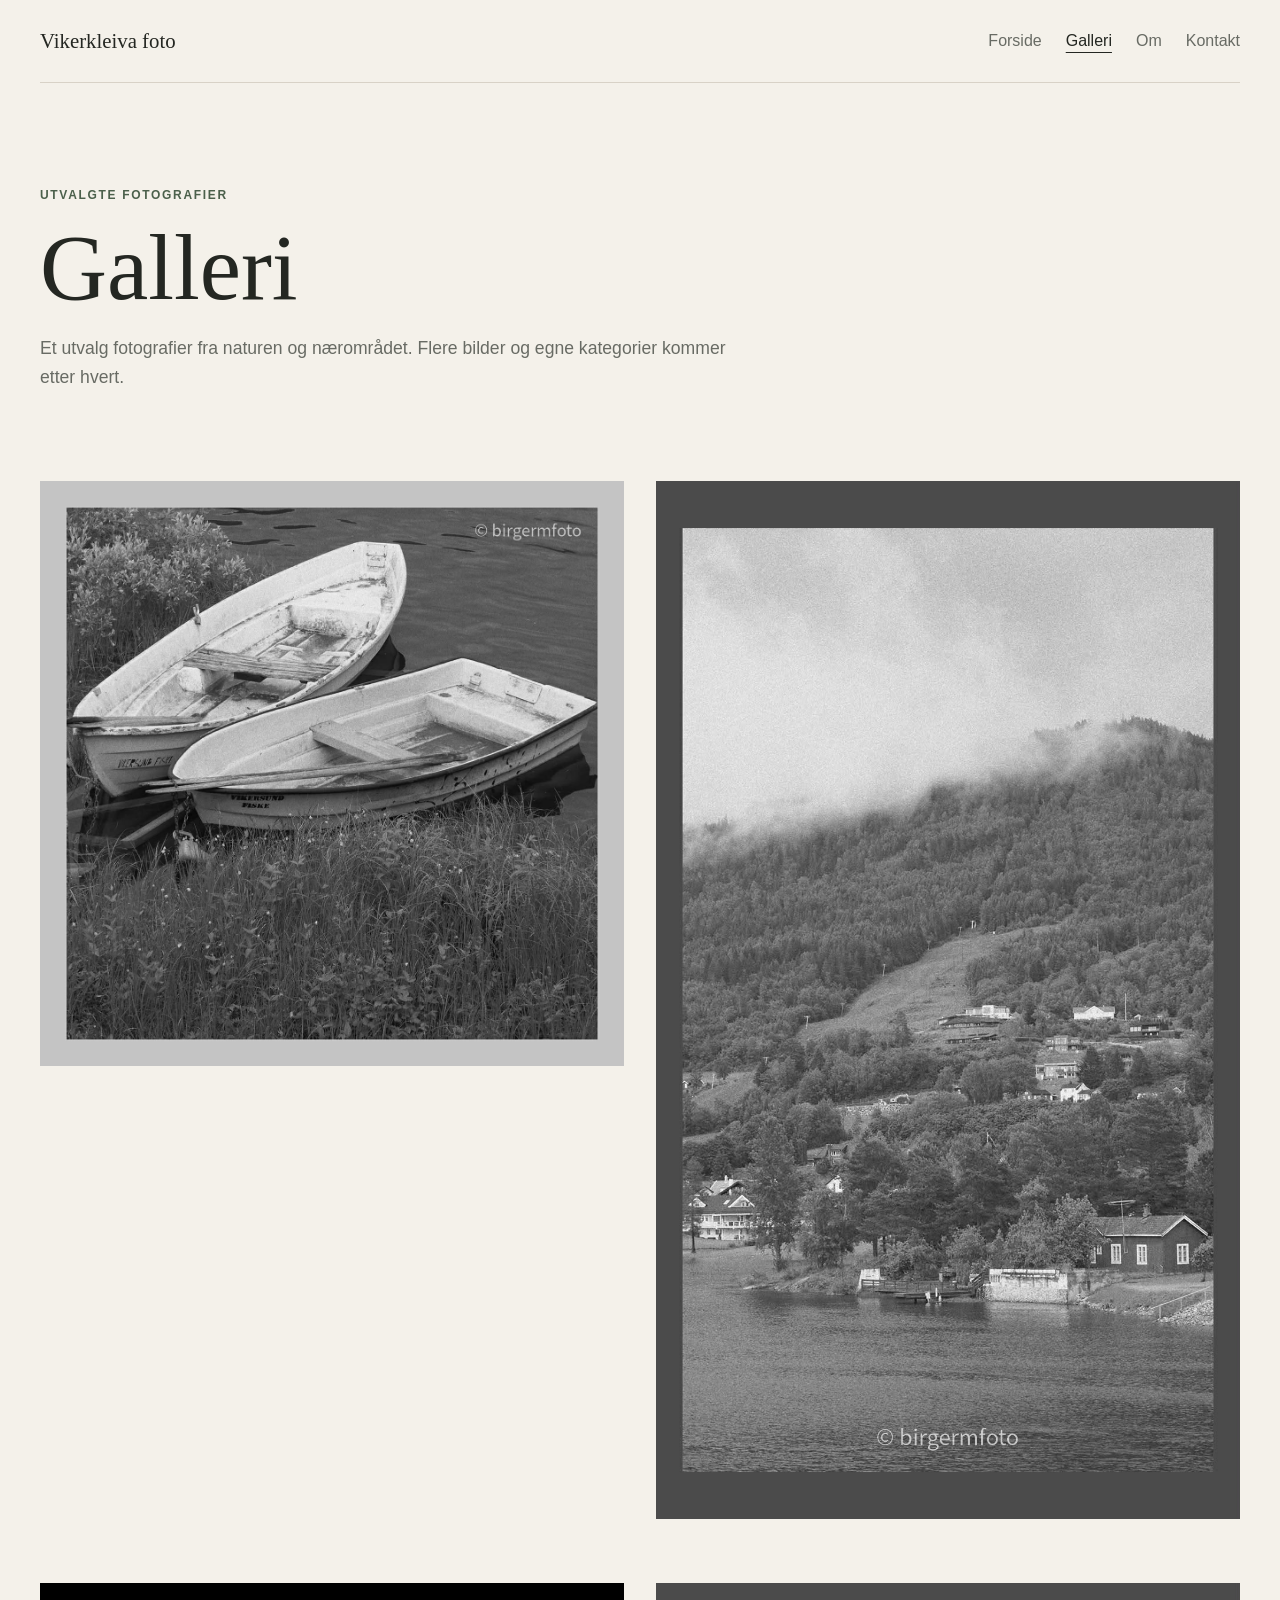
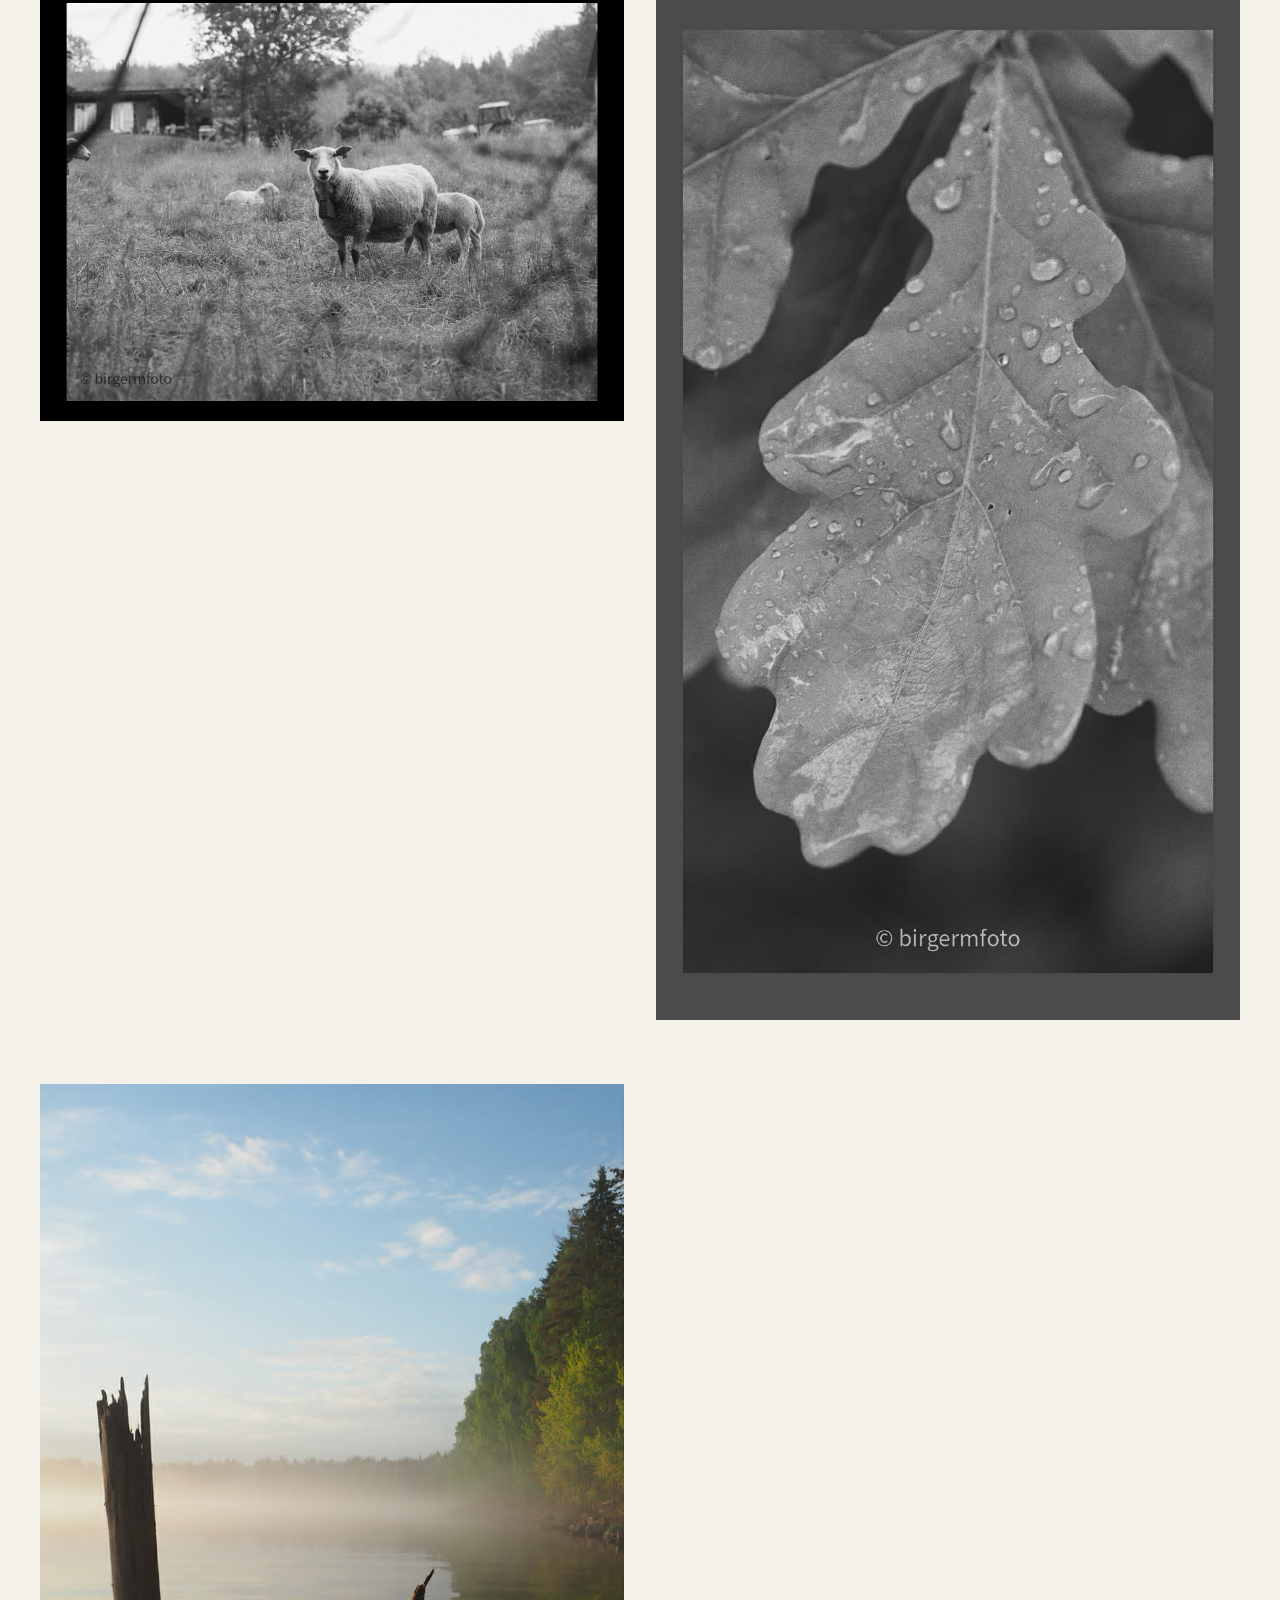
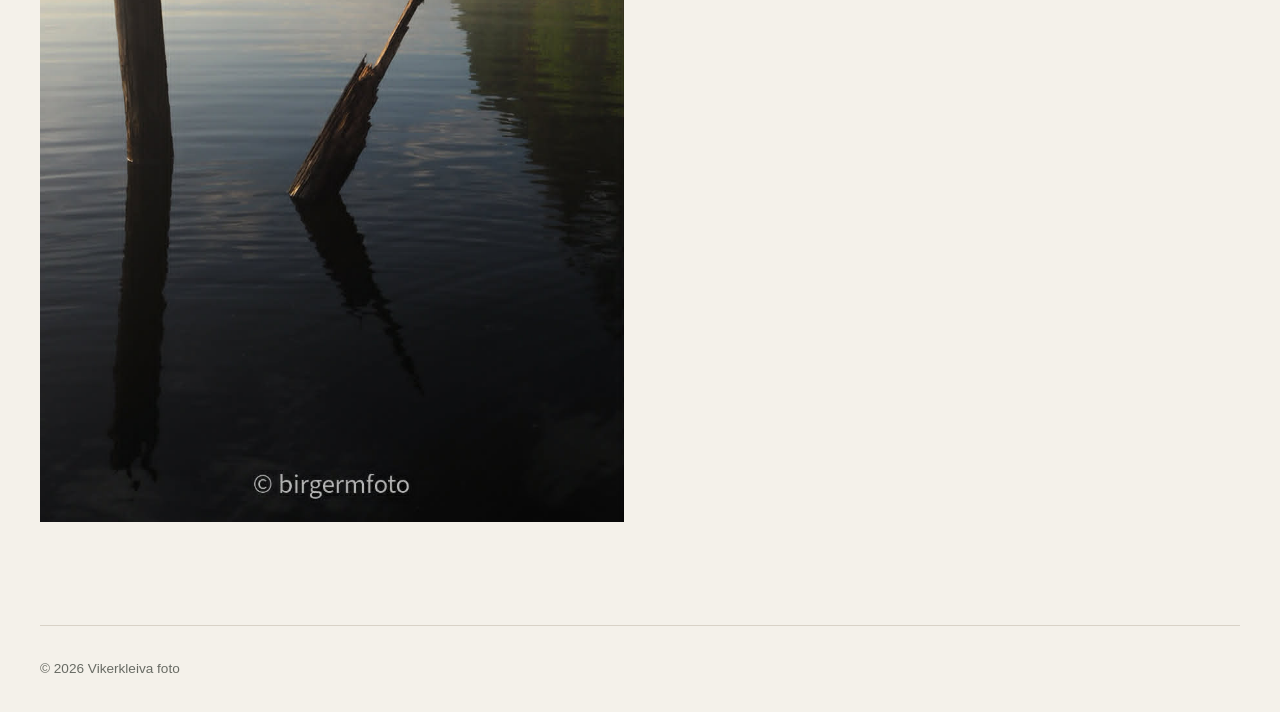
==== galleri/index.html @ 99d24816 "Lag første versjon av Vikerkleiva foto" ====
<!doctype html>
<html lang="no">
<head>
  <meta charset="utf-8">
  <meta name="viewport" content="width=device-width, initial-scale=1">
  <meta name="description" content="Fotogalleri fra Vikerkleiva foto.">
  <title>Galleri | Vikerkleiva foto</title>
  <link rel="stylesheet" href="../css/style.css">
  <script src="../js/main.js" defer></script>
</head>
<body>
  <a class="skip-link" href="#innhold">Hopp til innhold</a>

  <header class="site-header">
    <a class="logo" href="../">Vikerkleiva foto</a>
    <nav aria-label="Hovedmeny">
      <ul class="nav-list">
        <li><a href="../">Forside</a></li>
        <li><a href="./" aria-current="page">Galleri</a></li>
        <li><a href="../om/">Om</a></li>
        <li><a href="../kontakt/">Kontakt</a></li>
      </ul>
    </nav>
  </header>

  <main id="innhold" class="page">
    <header class="page-header">
      <p class="eyebrow">Utvalgte fotografier</p>
      <h1>Galleri</h1>
      <p>
        Et utvalg fotografier fra naturen og nærområdet. Flere bilder og egne
        kategorier kommer etter hvert.
      </p>
    </header>

    <section class="gallery" aria-label="Fotogalleri">
      <figure class="gallery-item">
        <img
          src="../bilder/galleri/bater-vikersund.jpg"
          alt="To eldre robåter fortøyd ved vannkanten"
          width="1319"
          height="1320"
          loading="lazy"
        >
      </figure>
      <figure class="gallery-item">
        <img
          src="../bilder/galleri/utsikt-vikersund.jpg"
          alt="Utsikt over Vikersund og en tåkekledd åsside"
          width="990"
          height="1759"
          loading="lazy"
        >
      </figure>
      <figure class="gallery-item">
        <img
          src="../bilder/galleri/sauer-pa-beite.jpg"
          alt="Søye og lam på et sommerbeite"
          width="1760"
          height="1320"
          loading="lazy"
        >
      </figure>
      <figure class="gallery-item">
        <img
          src="../bilder/galleri/eikeblad-med-regn.jpg"
          alt="Regndråper på et eikeblad i svart-hvitt"
          width="959"
          height="1703"
          loading="lazy"
        >
      </figure>
      <figure class="gallery-item">
        <img
          src="../bilder/galleri/morgentake-over-vannet.jpg"
          alt="Morgentåke over stille vann med gamle trepåler"
          width="900"
          height="1600"
          loading="lazy"
        >
      </figure>
    </section>
  </main>

  <footer class="site-footer">
    <p>&copy; <span data-year>2026</span> Vikerkleiva foto</p>
  </footer>
</body>
</html>
---- css/style.css ----
:root {
  --background: #f4f1ea;
  --surface: #ebe6dc;
  --text: #242722;
  --muted: #686b64;
  --accent: #4b604b;
  --line: #d8d2c7;
  --content-width: 1200px;
}

* {
  box-sizing: border-box;
}

html {
  scroll-behavior: smooth;
}

body {
  margin: 0;
  background: var(--background);
  color: var(--text);
  font-family: Arial, Helvetica, sans-serif;
  font-size: 1rem;
  line-height: 1.65;
}

img {
  display: block;
  max-width: 100%;
}

a {
  color: inherit;
}

h1,
h2 {
  margin: 0 0 1rem;
  font-family: Georgia, "Times New Roman", serif;
  font-weight: 400;
  line-height: 1.08;
}

h1 {
  font-size: clamp(2.7rem, 8vw, 5.8rem);
}

h2 {
  font-size: clamp(2rem, 5vw, 3.6rem);
}

p {
  margin: 0 0 1.25rem;
}

.skip-link {
  position: absolute;
  left: 1rem;
  top: -5rem;
  z-index: 10;
  padding: 0.75rem 1rem;
  background: var(--text);
  color: var(--background);
}

.skip-link:focus {
  top: 1rem;
}

.site-header {
  width: min(calc(100% - 2rem), var(--content-width));
  margin: 0 auto;
  padding: 1.5rem 0;
  display: flex;
  align-items: center;
  justify-content: space-between;
  gap: 2rem;
  border-bottom: 1px solid var(--line);
}

.logo {
  font-family: Georgia, "Times New Roman", serif;
  font-size: 1.3rem;
  text-decoration: none;
  white-space: nowrap;
}

.nav-list {
  display: flex;
  flex-wrap: wrap;
  gap: 0.35rem 1.5rem;
  margin: 0;
  padding: 0;
  list-style: none;
}

.nav-list a {
  color: var(--muted);
  text-decoration: none;
}

.nav-list a:hover,
.nav-list a:focus-visible,
.nav-list a[aria-current="page"] {
  color: var(--text);
  text-decoration: underline;
  text-underline-offset: 0.35rem;
}

.hero {
  width: min(calc(100% - 2rem), var(--content-width));
  margin: 2rem auto 0;
  display: grid;
  grid-template-columns: minmax(0, 1.45fr) minmax(18rem, 0.75fr);
  align-items: center;
  gap: clamp(2rem, 7vw, 7rem);
}

.hero-image {
  width: 100%;
  height: min(68vh, 740px);
  min-height: min(68vh, 740px);
  object-fit: cover;
}

.hero-text {
  padding: 2rem 0;
}

.hero-text > p:not(.eyebrow) {
  max-width: 34rem;
  color: var(--muted);
  font-size: 1.1rem;
}

.eyebrow {
  margin-bottom: 0.75rem;
  color: var(--accent);
  font-size: 0.75rem;
  font-weight: 700;
  letter-spacing: 0.14em;
  text-transform: uppercase;
}

.button {
  display: inline-block;
  margin-top: 0.5rem;
  padding: 0.8rem 1.15rem;
  border: 1px solid var(--text);
  text-decoration: none;
}

.button:hover,
.button:focus-visible {
  background: var(--text);
  color: var(--background);
}

.intro {
  width: min(calc(100% - 2rem), 720px);
  margin: clamp(5rem, 12vw, 10rem) auto;
  text-align: center;
}

.intro > p:last-child {
  color: var(--muted);
  font-size: 1.1rem;
}

.page {
  width: min(calc(100% - 2rem), var(--content-width));
  min-height: 65vh;
  margin: 0 auto;
  padding: clamp(4rem, 8vw, 8rem) 0;
}

.page-header {
  max-width: 720px;
  margin-bottom: clamp(3rem, 7vw, 6rem);
}

.page-header > p:last-child {
  color: var(--muted);
  font-size: 1.1rem;
}

.gallery {
  display: grid;
  grid-template-columns: repeat(2, minmax(0, 1fr));
  gap: clamp(2rem, 5vw, 5rem) clamp(1rem, 3vw, 2rem);
  align-items: start;
}

.gallery-item {
  margin: 0;
}

.gallery-item img {
  width: 100%;
  height: auto;
  background: var(--surface);
}

.placeholder {
  display: grid;
  place-items: center;
  min-height: 360px;
  overflow: hidden;
  background:
    linear-gradient(145deg, rgb(255 255 255 / 20%), transparent),
    var(--surface);
  color: var(--muted);
}

.placeholder span {
  padding: 1rem;
  border: 1px solid var(--line);
  font-size: 0.8rem;
  letter-spacing: 0.08em;
  text-transform: uppercase;
}

.placeholder.portrait {
  aspect-ratio: 4 / 5;
  min-height: 0;
}

.placeholder.square {
  aspect-ratio: 1;
  min-height: 0;
}

.placeholder.landscape {
  aspect-ratio: 3 / 2;
  min-height: 0;
}

figcaption {
  padding-top: 0.75rem;
  color: var(--muted);
  font-size: 0.88rem;
}

.text-page {
  display: grid;
  grid-template-columns: minmax(260px, 0.75fr) minmax(0, 1fr);
  gap: clamp(2rem, 8vw, 8rem);
  align-items: center;
}

.profile-image {
  width: 100%;
  height: auto;
  background: var(--surface);
}

.text-page > div:last-child,
.contact-card {
  max-width: 620px;
}

.text-page p:not(.eyebrow),
.contact-card p:not(.eyebrow) {
  color: var(--muted);
  font-size: 1.1rem;
}

.contact-card {
  margin: 0 auto;
  text-align: center;
}

.contact-list {
  display: grid;
  gap: 1rem;
  margin-top: 2.5rem;
  padding: 0;
  list-style: none;
  text-align: left;
}

.contact-list li {
  padding: 1rem 0;
  border-top: 1px solid var(--line);
}

.contact-list span {
  display: block;
  color: var(--muted);
  font-size: 0.75rem;
  font-weight: 700;
  letter-spacing: 0.12em;
  text-transform: uppercase;
}

.contact-list a {
  overflow-wrap: anywhere;
  font-size: 1.1rem;
  text-underline-offset: 0.25rem;
}

.site-footer {
  width: min(calc(100% - 2rem), var(--content-width));
  margin: 0 auto;
  padding: 2rem 0;
  border-top: 1px solid var(--line);
  color: var(--muted);
  font-size: 0.85rem;
}

.site-footer p {
  margin: 0;
}

@media (max-width: 760px) {
  .site-header {
    align-items: flex-start;
    flex-direction: column;
    gap: 0.75rem;
  }

  .nav-list {
    gap: 0.35rem 1rem;
  }

  .hero {
    grid-template-columns: 1fr;
    gap: 1rem;
  }

  .hero-image {
    height: 55vh;
    min-height: 55vh;
  }

  .hero-text {
    padding-bottom: 1rem;
  }

  .gallery {
    grid-template-columns: 1fr;
  }

  .text-page {
    grid-template-columns: 1fr;
  }

  .profile-image {
    max-width: 520px;
  }
}

@media (prefers-reduced-motion: reduce) {
  html {
    scroll-behavior: auto;
  }
}
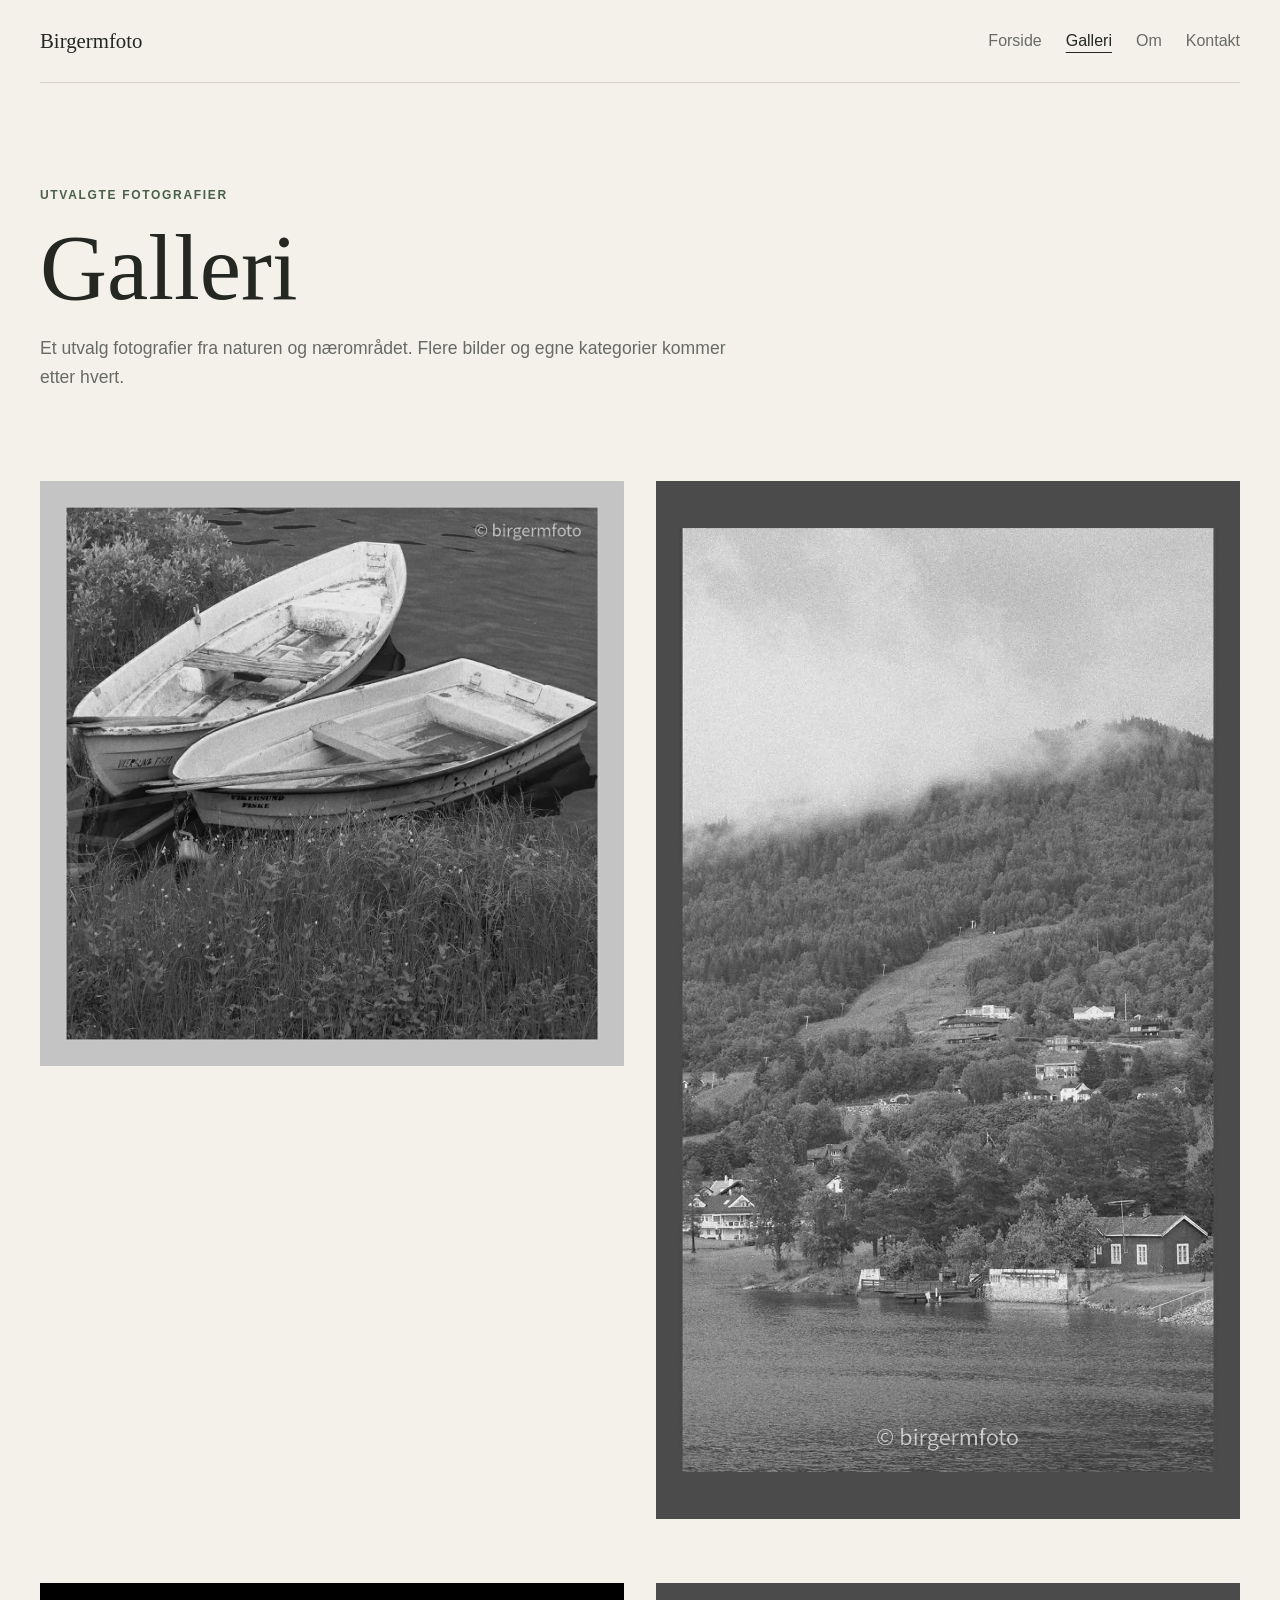
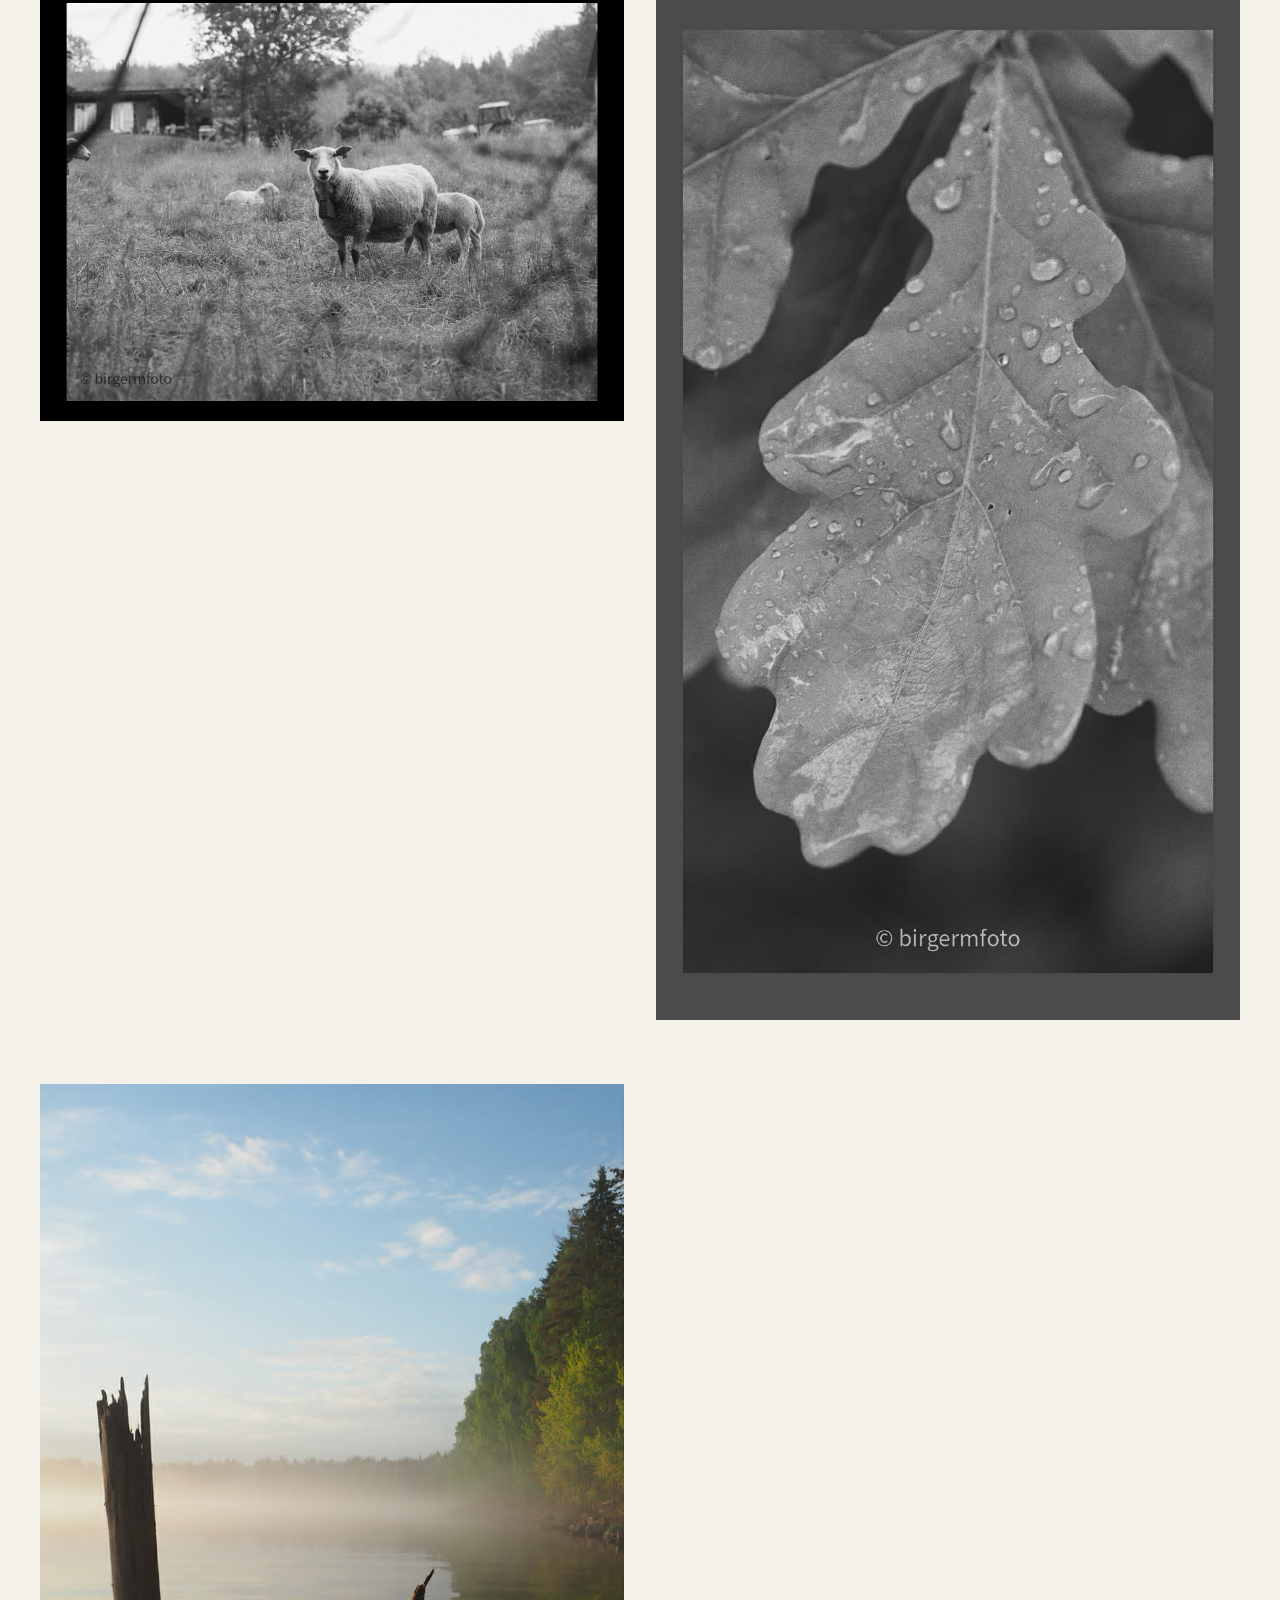
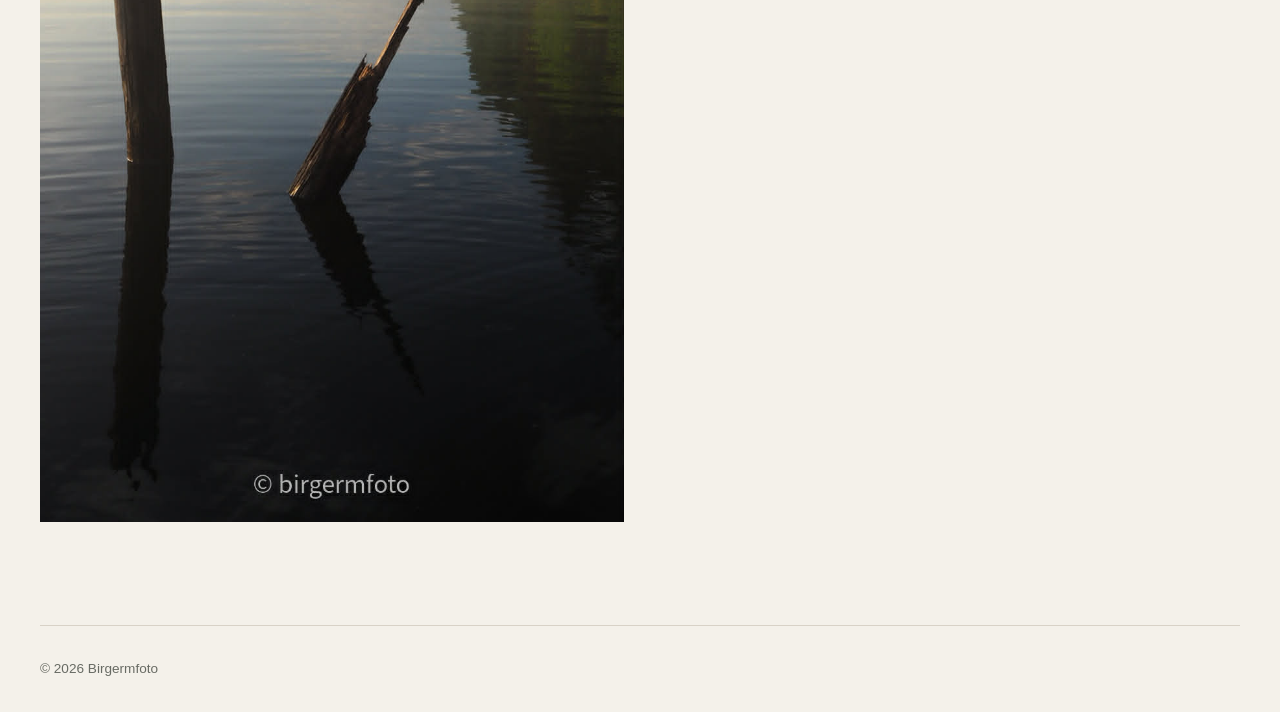
==== commit 9b5f1bd9: "Flyy nettsiden til repo-roten" ====
--- a/galleri/index.html
+++ b/galleri/index.html
@@ -3,8 +3,8 @@
 <head>
   <meta charset="utf-8">
   <meta name="viewport" content="width=device-width, initial-scale=1">
-  <meta name="description" content="Fotogalleri fra Vikerkleiva foto.">
-  <title>Galleri | Vikerkleiva foto</title>
+  <meta name="description" content="Fotogalleri fra Birgermfoto.">
+  <title>Galleri | Birgermfoto</title>
   <link rel="stylesheet" href="../css/style.css">
   <script src="../js/main.js" defer></script>
 </head>
@@ -12,7 +12,7 @@
   <a class="skip-link" href="#innhold">Hopp til innhold</a>
 
   <header class="site-header">
-    <a class="logo" href="../">Vikerkleiva foto</a>
+    <a class="logo" href="../">Birgermfoto</a>
     <nav aria-label="Hovedmeny">
       <ul class="nav-list">
         <li><a href="../">Forside</a></li>
@@ -83,7 +83,7 @@
   </main>
 
   <footer class="site-footer">
-    <p>&copy; <span data-year>2026</span> Vikerkleiva foto</p>
+    <p>&copy; <span data-year>2026</span> Birgermfoto</p>
   </footer>
 </body>
 </html>
